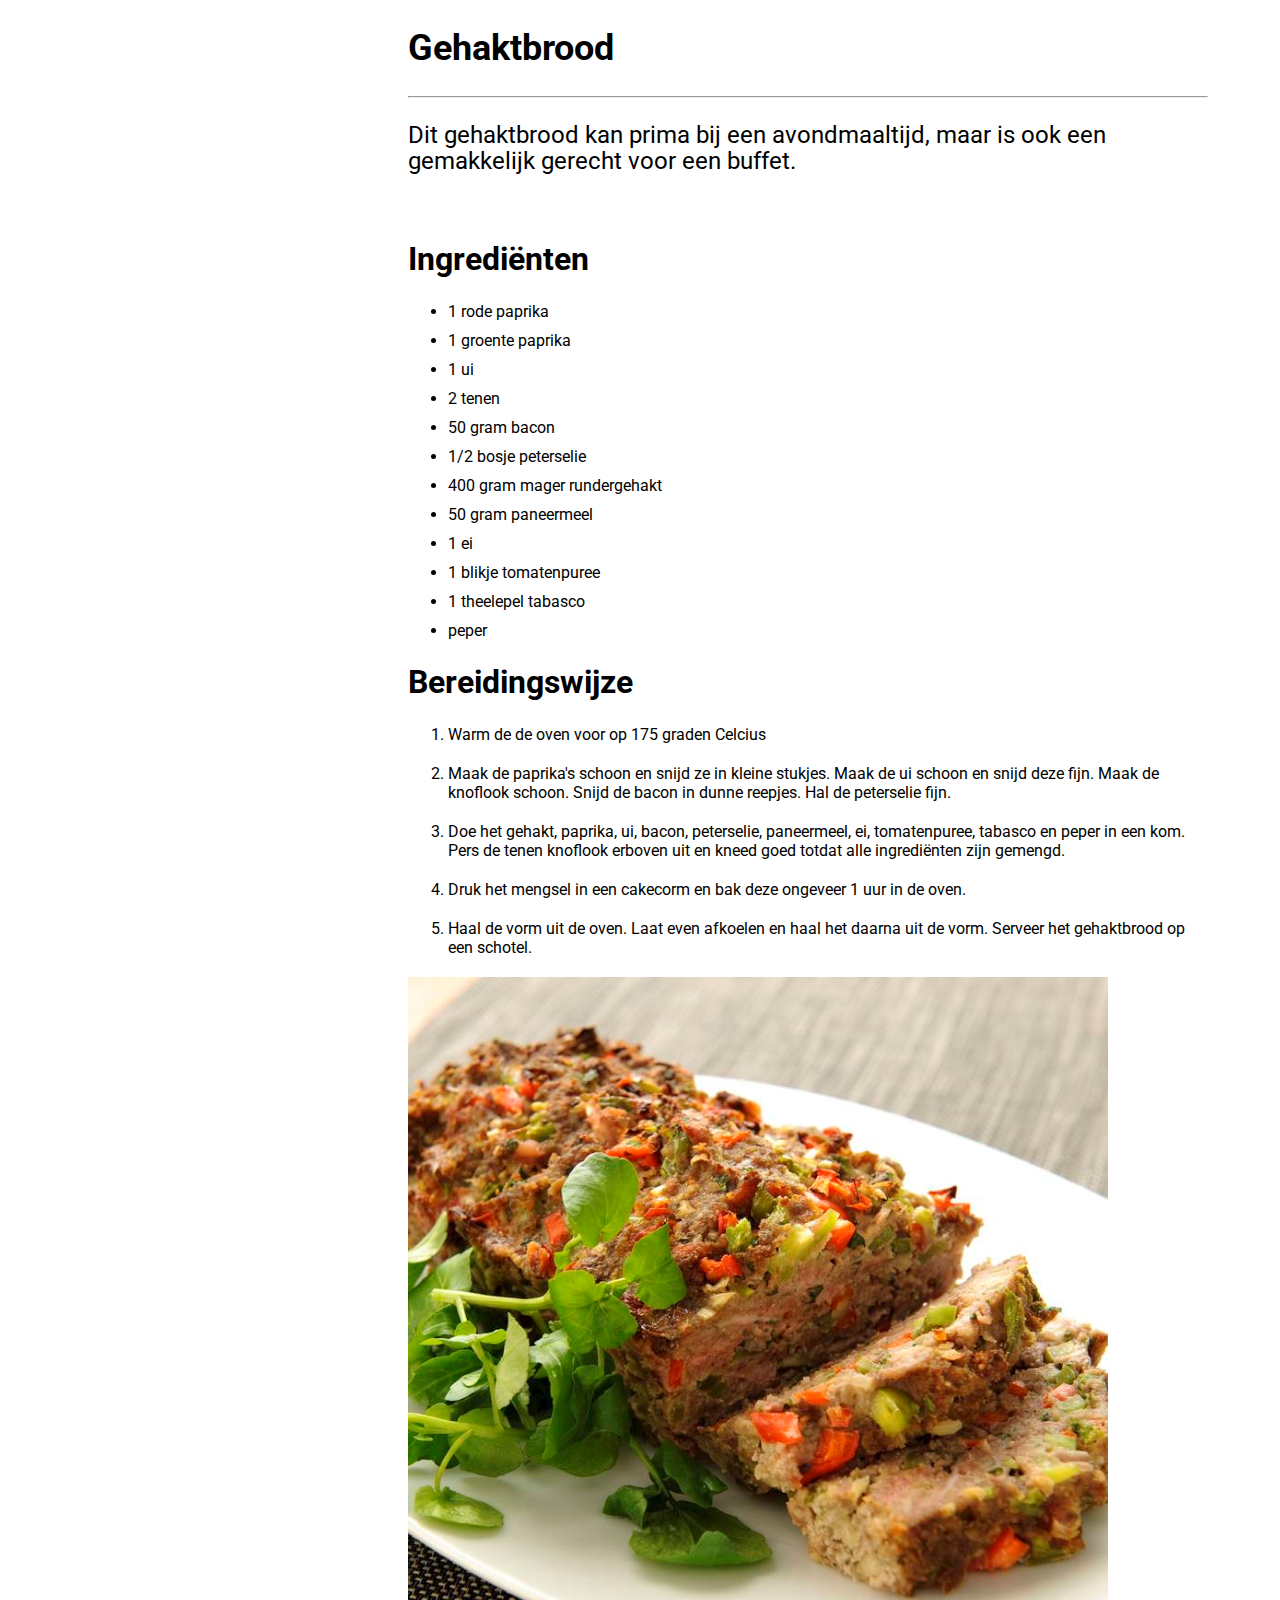
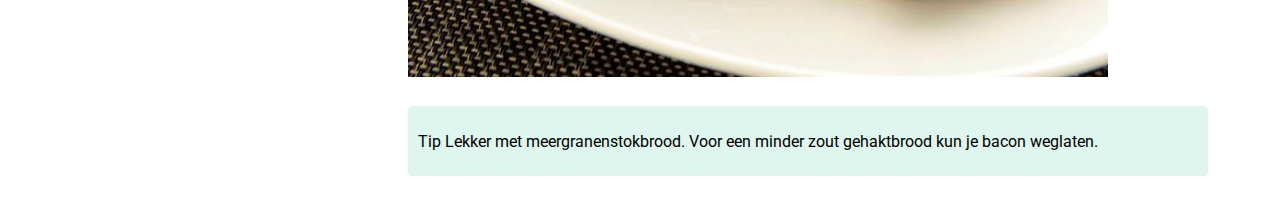
==== index.html @ ae1601fd "Moet nog een navigatie balk maken." ====
<!DOCTYPE html>
<html lang="en">
<head>
    <link href="https://fonts.googleapis.com/css2?family=Roboto&display=swap" rel="stylesheet">
    <link rel="stylesheet" href="css/style.css">
    <meta charset="UTF-8">
    <meta name="viewport" content="width=device-width, initial-scale=1.0">
    <title>Recept Gehaktbrood</title>
</head>
<body>
    <div class="container"><!--Waar alle content gaat plaats vinden-->
        <nav></nav><!--Hier is de navigatie balk.-->
        <h2 class="hoofdtitel">Gehaktbrood</h2>
        <hr><!--Een horizontale lijn die een onderscheid maakt tussen de titel en het middenstuk.-->
        <p class="p1">Dit gehaktbrood kan prima bij een avondmaaltijd, maar is ook een gemakkelijk gerecht voor een buffet.</p>
        <br>
        <h2 class="midT">Ingrediënten</h2>
            <ul><!--De lijst met daarin de ingredienten als items-->
                <li>1 rode paprika</li>
                <li>1 groente paprika</li>
                <li>1 ui</li>
                <li>2 tenen</li>
                <li>50 gram bacon</li>
                <li>1/2 bosje peterselie</li>
                <li>400 gram mager rundergehakt</li>
                <li>50 gram paneermeel</li>
                <li>1 ei</li>
                <li>1 blikje tomatenpuree</li>
                <li>1 theelepel tabasco</li>
                <li>peper</li>
            </ul>
        <h2 class="midT">Bereidingswijze</h2>
           <ol>
               <li>Warm de de oven voor op 175 graden Celcius</li>
               <li>Maak de paprika's schoon en snijd ze in kleine stukjes. Maak de ui schoon en snijd deze fijn. Maak de knoflook schoon. Snijd de bacon in dunne reepjes. Hal de peterselie fijn.</li>
                <li>Doe het gehakt, paprika, ui, bacon, peterselie, paneermeel, ei, tomatenpuree, tabasco en peper in een kom. Pers de tenen knoflook erboven uit en kneed goed totdat alle ingrediënten zijn gemengd. </li>
                <li>Druk het mengsel in een cakecorm en bak deze ongeveer 1 uur in de oven.</li>
                <li>Haal de vorm uit de oven. Laat even afkoelen en haal het daarna uit de vorm. Serveer het gehaktbrood op een schotel.</li>
           </ol>

        <img src="ontwerp/gehaktbrood.jpg" width="700px">

        <div class="Tip"><p><a>Tip</a> Lekker met meergranenstokbrood. Voor een minder zout gehaktbrood kun je bacon weglaten.</p></div>
    </div>
</body>
</html>
---- css/style.css ----
.container{
    display: block;
    width: 800px;
    margin: 0 auto;
    margin-left: 400px;
    font-family: 'Roboto', sans-serif;
}

.hoofdtitel{
    font-size: 36px;
    line-height: 36px;
}

.p1{
    font-family: 'Roboto', sans-serif;
    font-size:  24px;
    line-height: 26px;
}

p li{
    font-size: 20px;
    line-height: 26px;
}

.midT{
    font-size: 32px;
    line-height: 32px;
}

h2 p li{
    margin-bottom: 40px;
}

ul li{
    margin-bottom: 10px;
}

ol li{
    margin-bottom: 20px;
}

.Tip{
    background-color:#def6ed;
    padding: 10px;    
    height: 50px;
    border-radius: 4px;
    margin-top: 25px;
    margin-bottom:  25px;
}

a{
    color: black;
    font-family: 'Roboto', sans-serif;
}
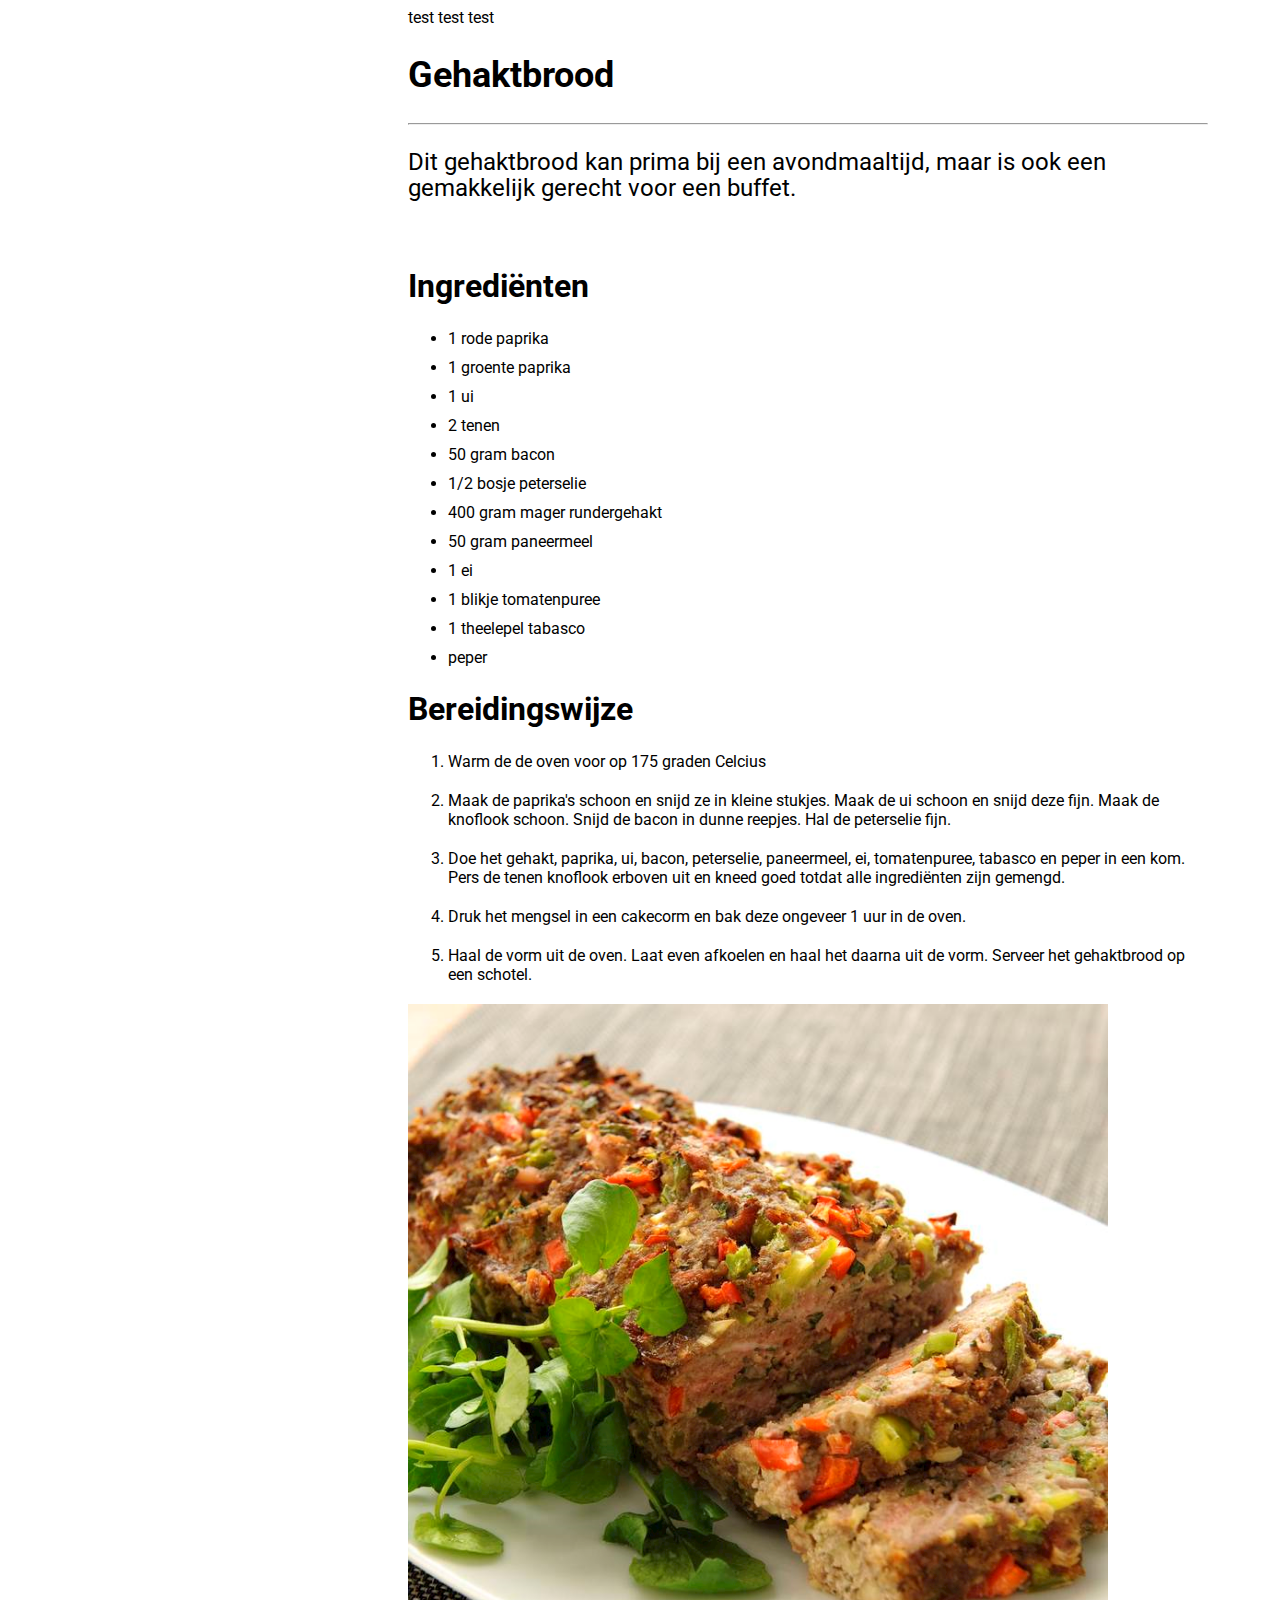
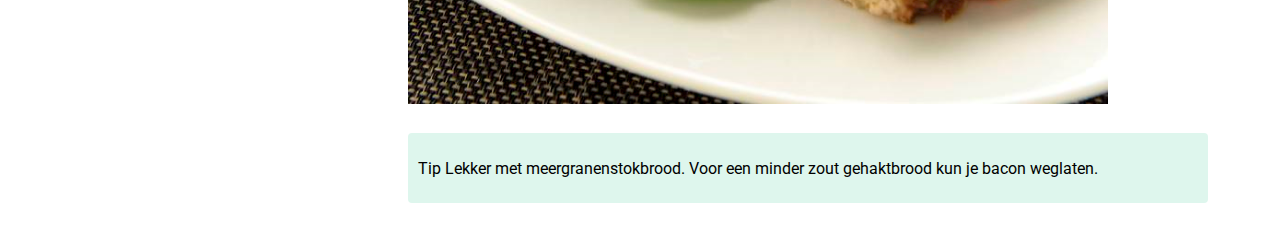
==== commit f0f7a27a: "Bezig met navigatie balk." ====
--- a/index.html
+++ b/index.html
@@ -9,7 +9,7 @@
 </head>
 <body>
     <div class="container"><!--Waar alle content gaat plaats vinden-->
-        <nav></nav><!--Hier is de navigatie balk.-->
+        <nav>test test test </nav><!--Hier is de navigatie balk.-->
         <h2 class="hoofdtitel">Gehaktbrood</h2>
         <hr><!--Een horizontale lijn die een onderscheid maakt tussen de titel en het middenstuk.-->
         <p class="p1">Dit gehaktbrood kan prima bij een avondmaaltijd, maar is ook een gemakkelijk gerecht voor een buffet.</p>
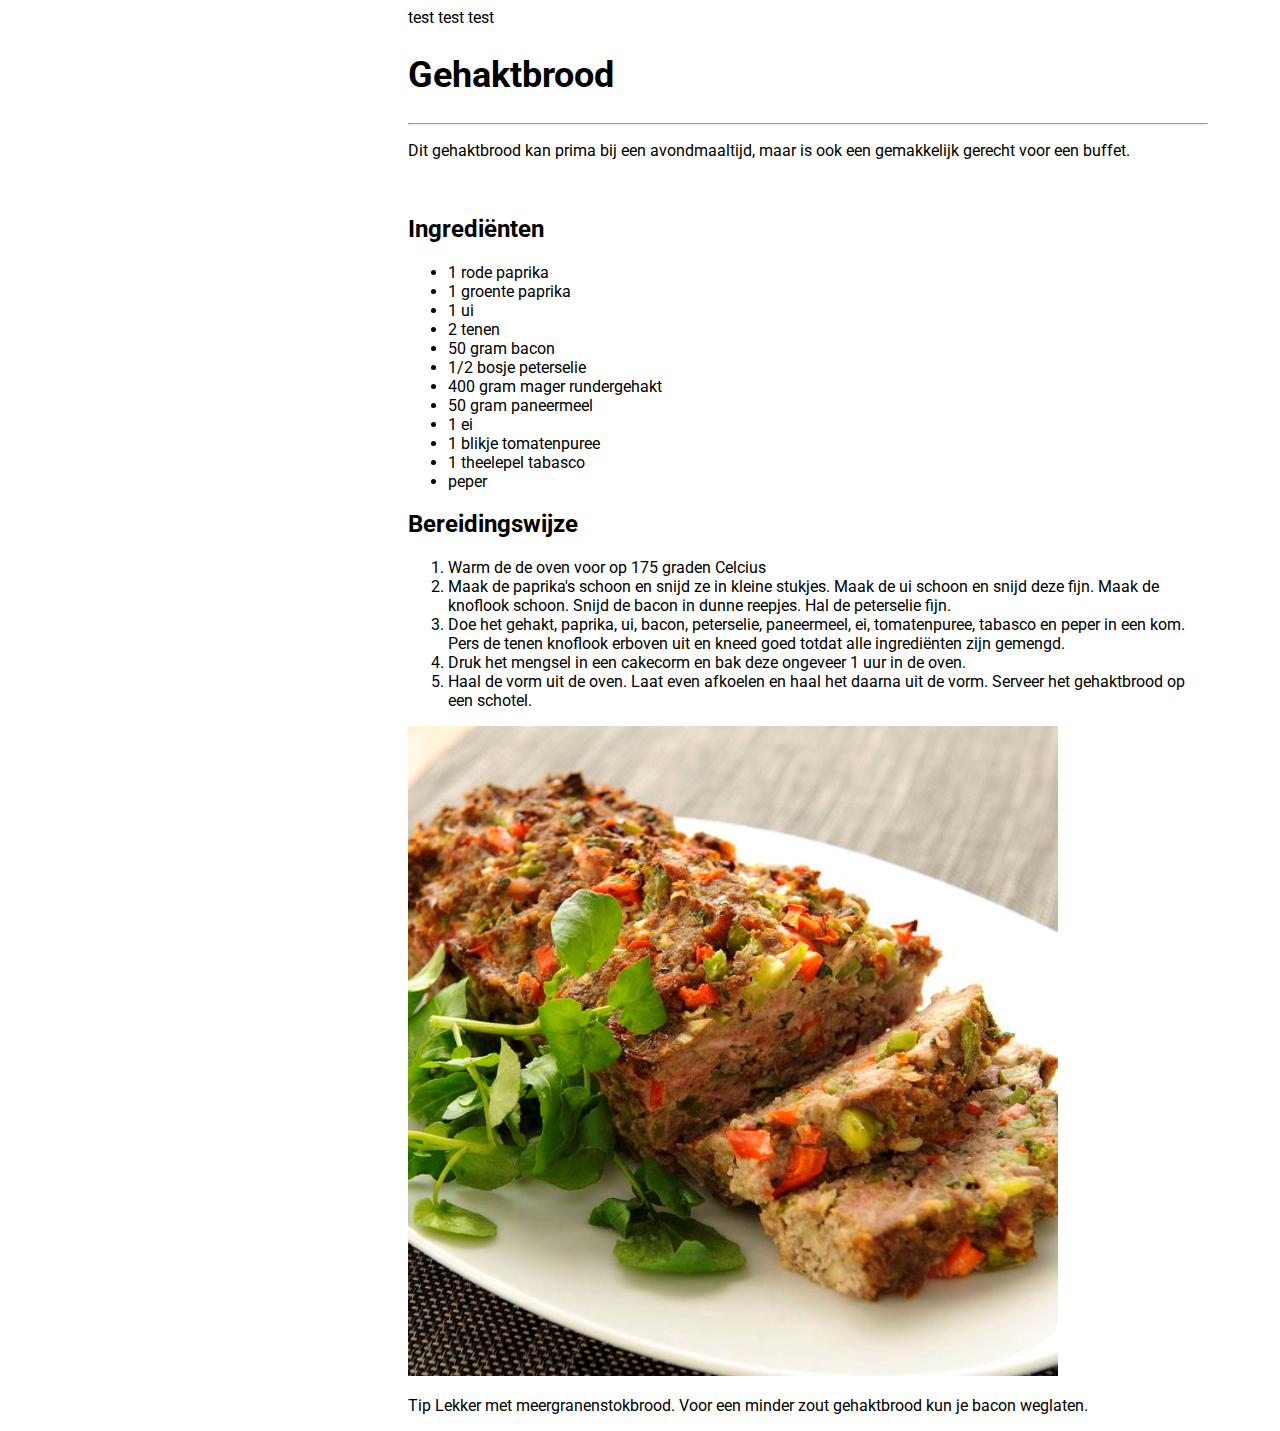
==== commit 64fd2965: "Extra div classen aangemaakt en de foto breedte smaller gemaakt." ====
--- a/index.html
+++ b/index.html
@@ -14,6 +14,7 @@
         <hr><!--Een horizontale lijn die een onderscheid maakt tussen de titel en het middenstuk.-->
         <p class="p1">Dit gehaktbrood kan prima bij een avondmaaltijd, maar is ook een gemakkelijk gerecht voor een buffet.</p>
         <br>
+    <div class="contIng">
         <h2 class="midT">Ingrediënten</h2>
             <ul><!--De lijst met daarin de ingredienten als items-->
                 <li>1 rode paprika</li>
@@ -29,6 +30,8 @@
                 <li>1 theelepel tabasco</li>
                 <li>peper</li>
             </ul>
+        </div>
+    <div class="contBr">
         <h2 class="midT">Bereidingswijze</h2>
            <ol>
                <li>Warm de de oven voor op 175 graden Celcius</li>
@@ -37,8 +40,9 @@
                 <li>Druk het mengsel in een cakecorm en bak deze ongeveer 1 uur in de oven.</li>
                 <li>Haal de vorm uit de oven. Laat even afkoelen en haal het daarna uit de vorm. Serveer het gehaktbrood op een schotel.</li>
            </ol>
+        </div>
 
-        <img src="ontwerp/gehaktbrood.jpg" width="700px">
+        <img src="ontwerp/gehaktbrood.jpg" width="650px">
 
         <div class="Tip"><p><a>Tip</a> Lekker met meergranenstokbrood. Voor een minder zout gehaktbrood kun je bacon weglaten.</p></div>
     </div>
--- a/css/style.css
+++ b/css/style.css
@@ -11,46 +11,6 @@
     line-height: 36px;
 }
 
-.p1{
-    font-family: 'Roboto', sans-serif;
-    font-size:  24px;
-    line-height: 26px;
-}
-
-p li{
-    font-size: 20px;
-    line-height: 26px;
-}
-
-.midT{
-    font-size: 32px;
-    line-height: 32px;
-}
-
-h2 p li{
-    margin-bottom: 40px;
-}
-
-ul li{
-    margin-bottom: 10px;
-}
-
-ol li{
-    margin-bottom: 20px;
-}
-
-.Tip{
-    background-color:#def6ed;
-    padding: 10px;    
-    height: 50px;
-    border-radius: 4px;
-    margin-top: 25px;
-    margin-bottom:  25px;
-}
-
-a{
-    color: black;
-    font-family: 'Roboto', sans-serif;
-}
 
 
+
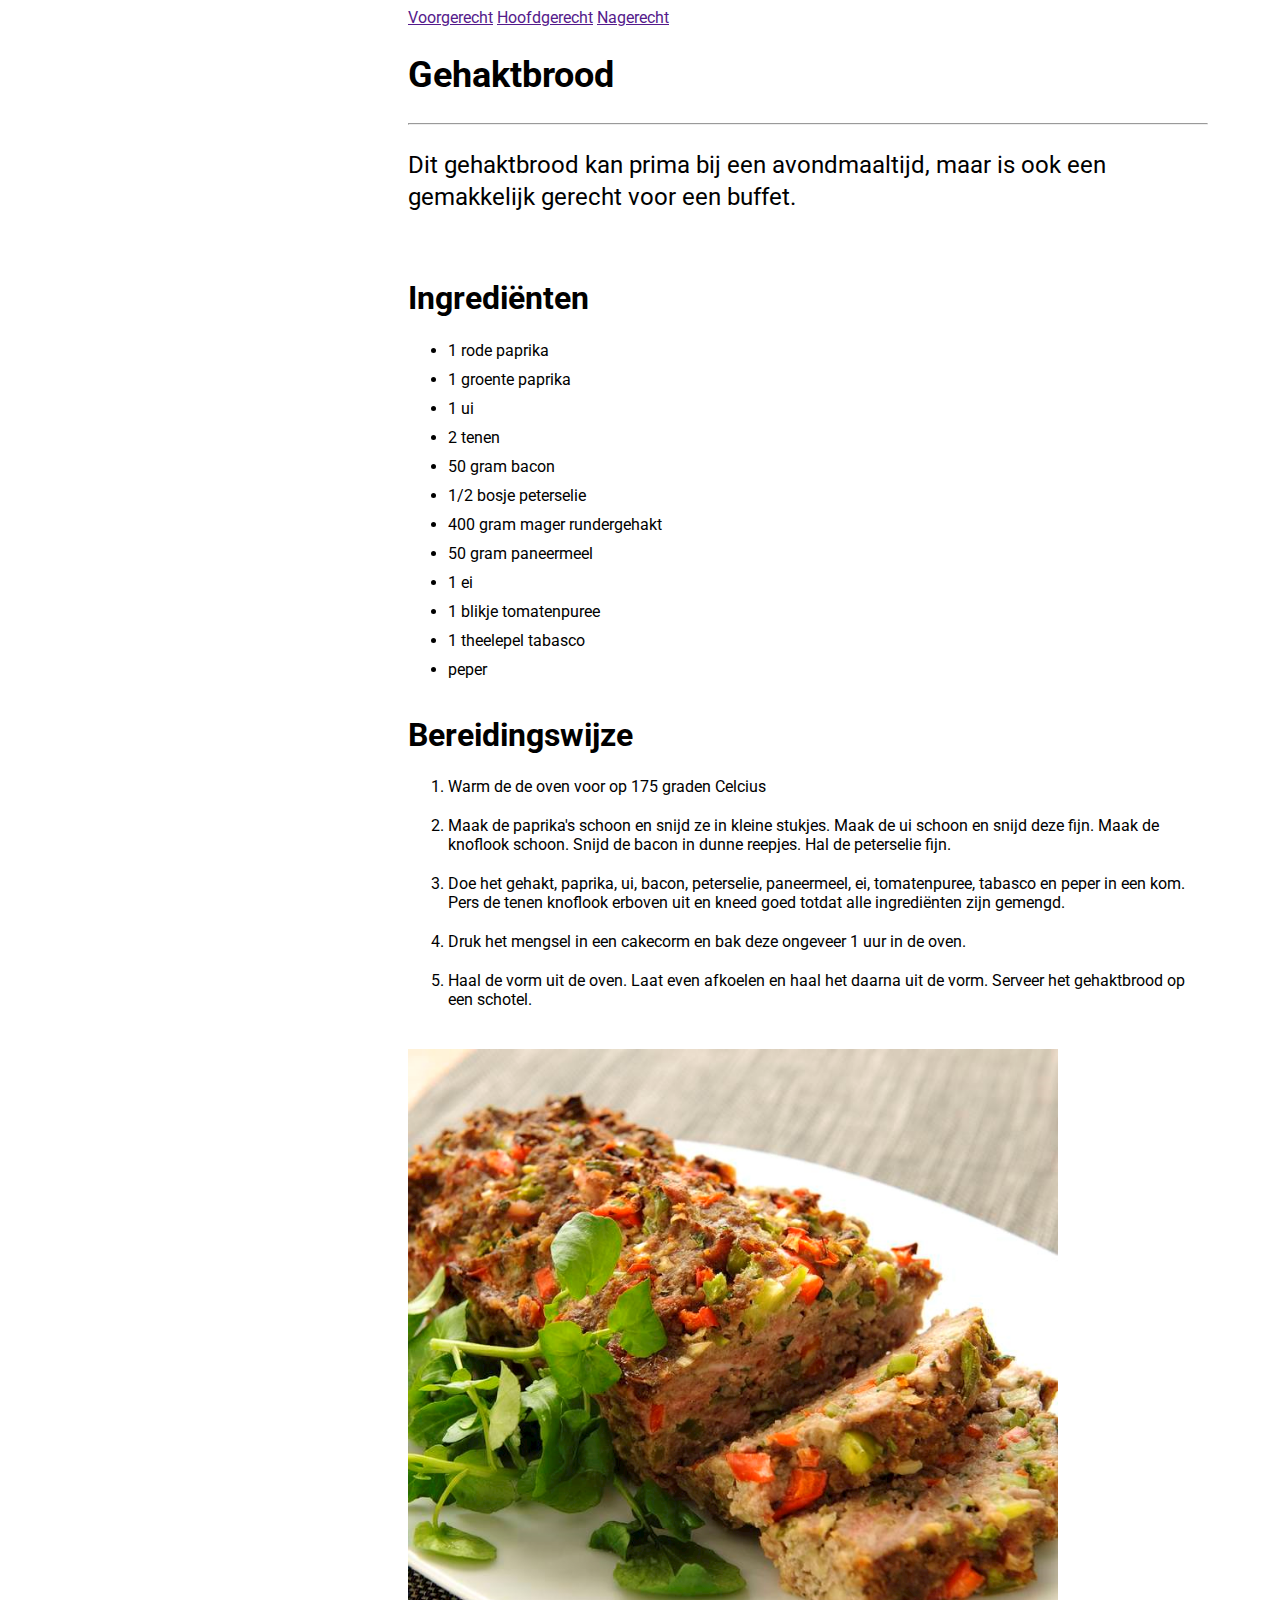
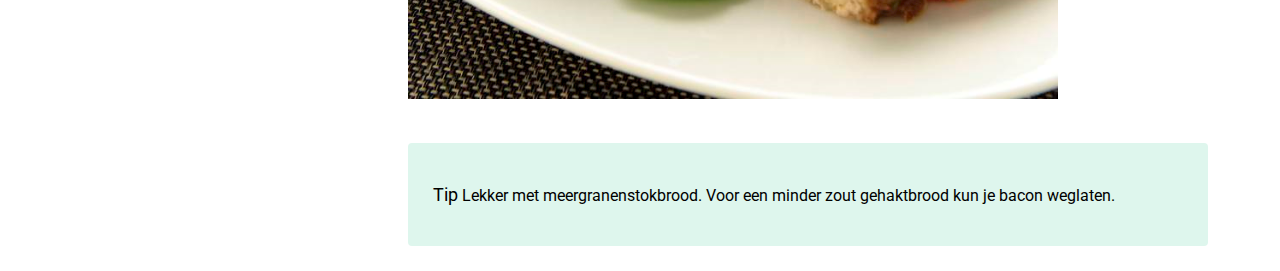
==== commit 3a62d762: "Nav bar toegevoegd" ====
--- a/index.html
+++ b/index.html
@@ -9,7 +9,11 @@
 </head>
 <body>
     <div class="container"><!--Waar alle content gaat plaats vinden-->
-        <nav>test test test </nav><!--Hier is de navigatie balk.-->
+        <nav>
+            <a href="">Voorgerecht</a>
+            <a href="">Hoofdgerecht</a>
+            <a href="">Nagerecht</a>
+        </nav><!--Hier is de navigatie balk.-->
         <h2 class="hoofdtitel">Gehaktbrood</h2>
         <hr><!--Een horizontale lijn die een onderscheid maakt tussen de titel en het middenstuk.-->
         <p class="p1">Dit gehaktbrood kan prima bij een avondmaaltijd, maar is ook een gemakkelijk gerecht voor een buffet.</p>
--- a/css/style.css
+++ b/css/style.css
@@ -11,6 +11,41 @@
     line-height: 36px;
 }
 
+.p1{
+    font-size: 24px;
+    line-height: 32px;
+}
+
+.midT{
+    font-size: 32px;
+    line-height: 32px;
+}
+
+.contIng, .contBr{
+    margin-bottom: 40px;
+}
+
+ul li{
+    margin-bottom: 10px;
+}
+
+ol li{
+    margin-bottom: 20px;
+}
+
+.Tip{
+    background-color: #def6ed;
+    border-radius: 4px;
+    margin:40px 0 25px 0;
+    padding: 25px;
+}
+
+.Tip a{
+    font-size: large;
+    
+}
 
 
 
+
+
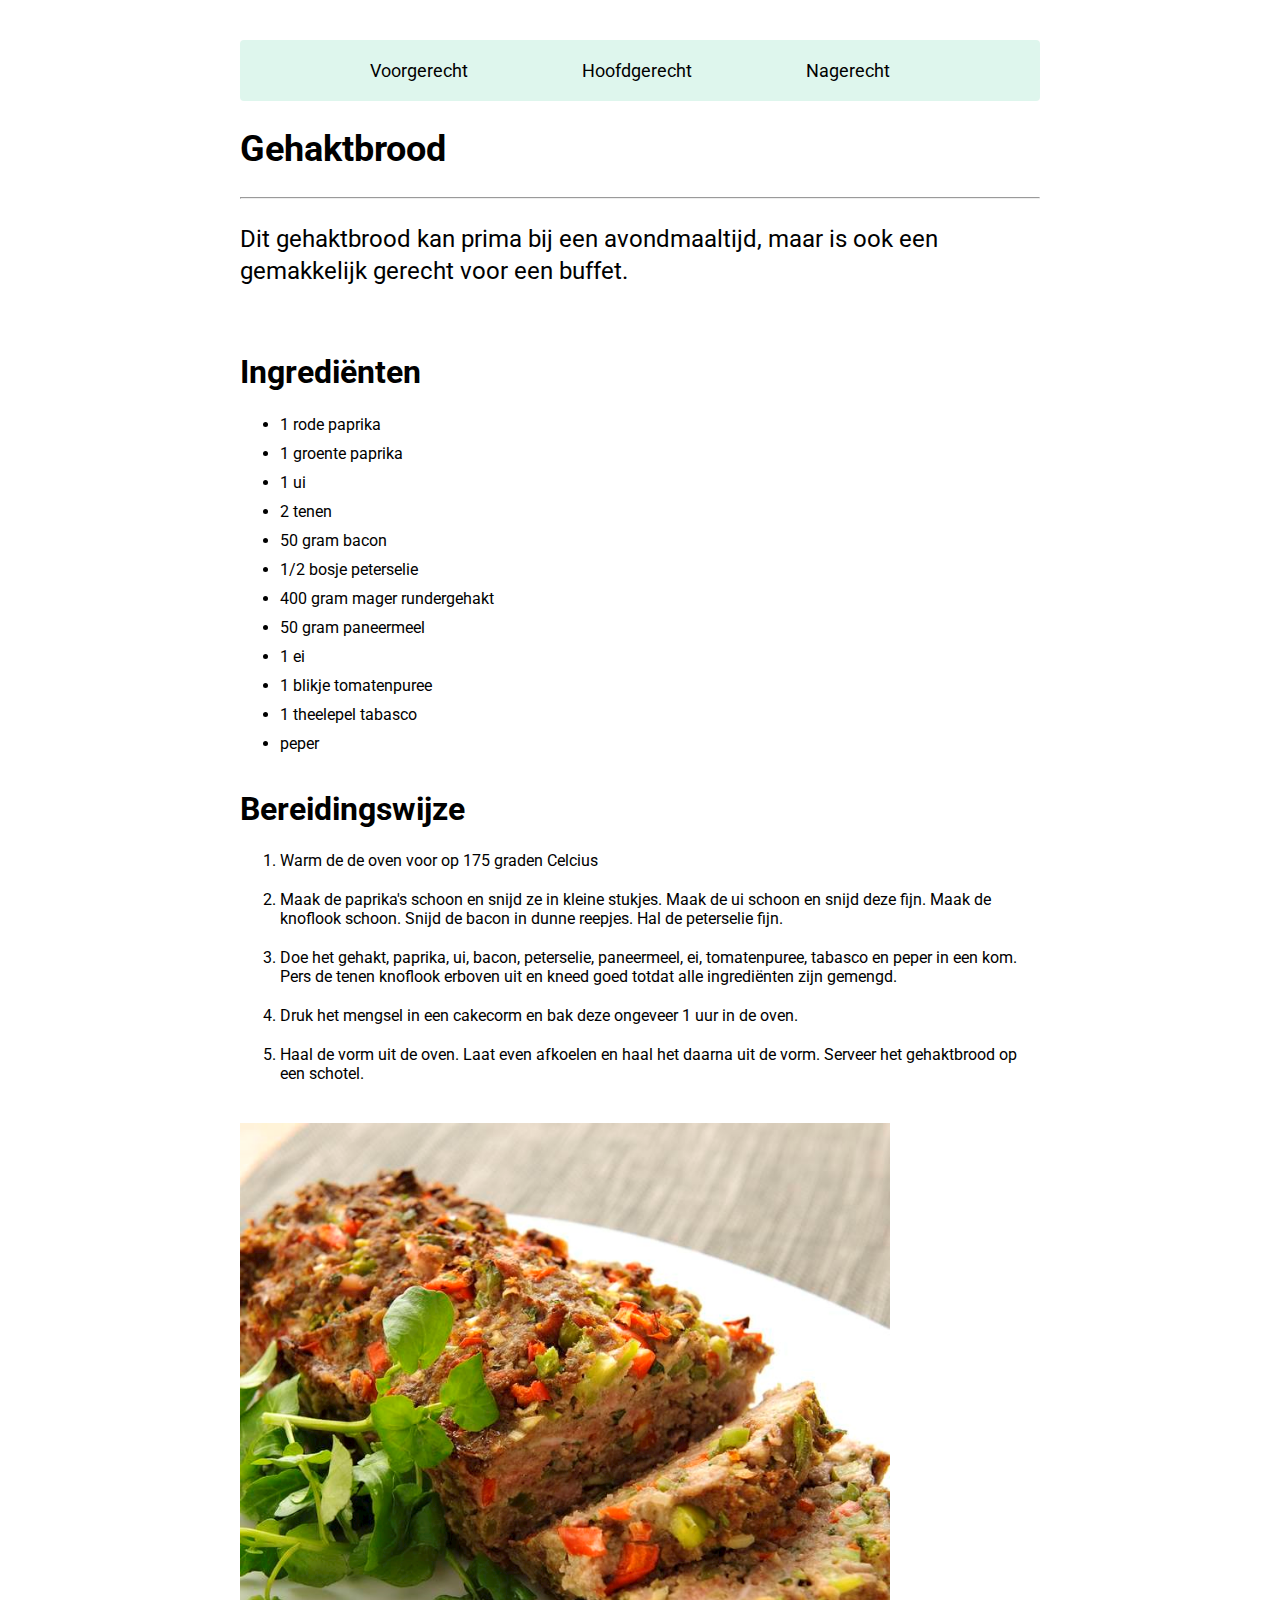
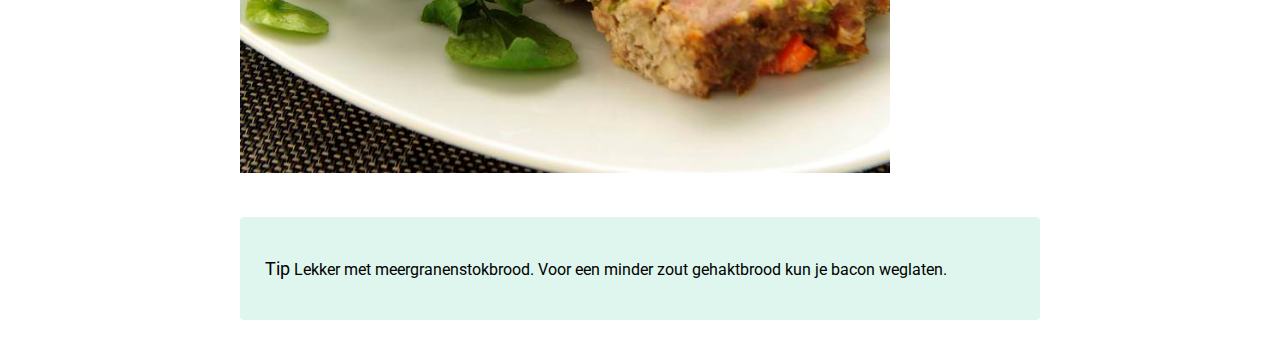
==== commit e4580365: "Bezig met het voorgerecht en het nagerecht." ====
--- a/index.html
+++ b/index.html
@@ -11,7 +11,7 @@
     <div class="container"><!--Waar alle content gaat plaats vinden-->
         <nav>
             <a href="">Voorgerecht</a>
-            <a href="">Hoofdgerecht</a>
+            <a href="index.html">Hoofdgerecht</a>
             <a href="">Nagerecht</a>
         </nav><!--Hier is de navigatie balk.-->
         <h2 class="hoofdtitel">Gehaktbrood</h2>
--- a/css/style.css
+++ b/css/style.css
@@ -1,8 +1,7 @@
 .container{
     display: block;
-    width: 800px;
+    width: 800px;  
     margin: 0 auto;
-    margin-left: 400px;
     font-family: 'Roboto', sans-serif;
 }
 
@@ -36,13 +35,32 @@
 .Tip{
     background-color: #def6ed;
     border-radius: 4px;
-    margin:40px 0 25px 0;
+    margin: 40px 0 25px 0;
     padding: 25px;
 }
 
 .Tip a{
     font-size: large;
-    
+}
+
+nav {
+    background-color: #def6ed;
+    border-radius: 4px;
+    margin: 40px 0 20px 0;
+    padding: 20px;
+}
+
+nav a{
+    font-size: large;
+    text-decoration: none;
+    color: black;
+    margin-left: 110px;
+    font-family: 'Roboto', sans-serif;
+}
+
+nav a:hover{
+    border: 20px solid white;
+    background-color: white;
 }
 
 
